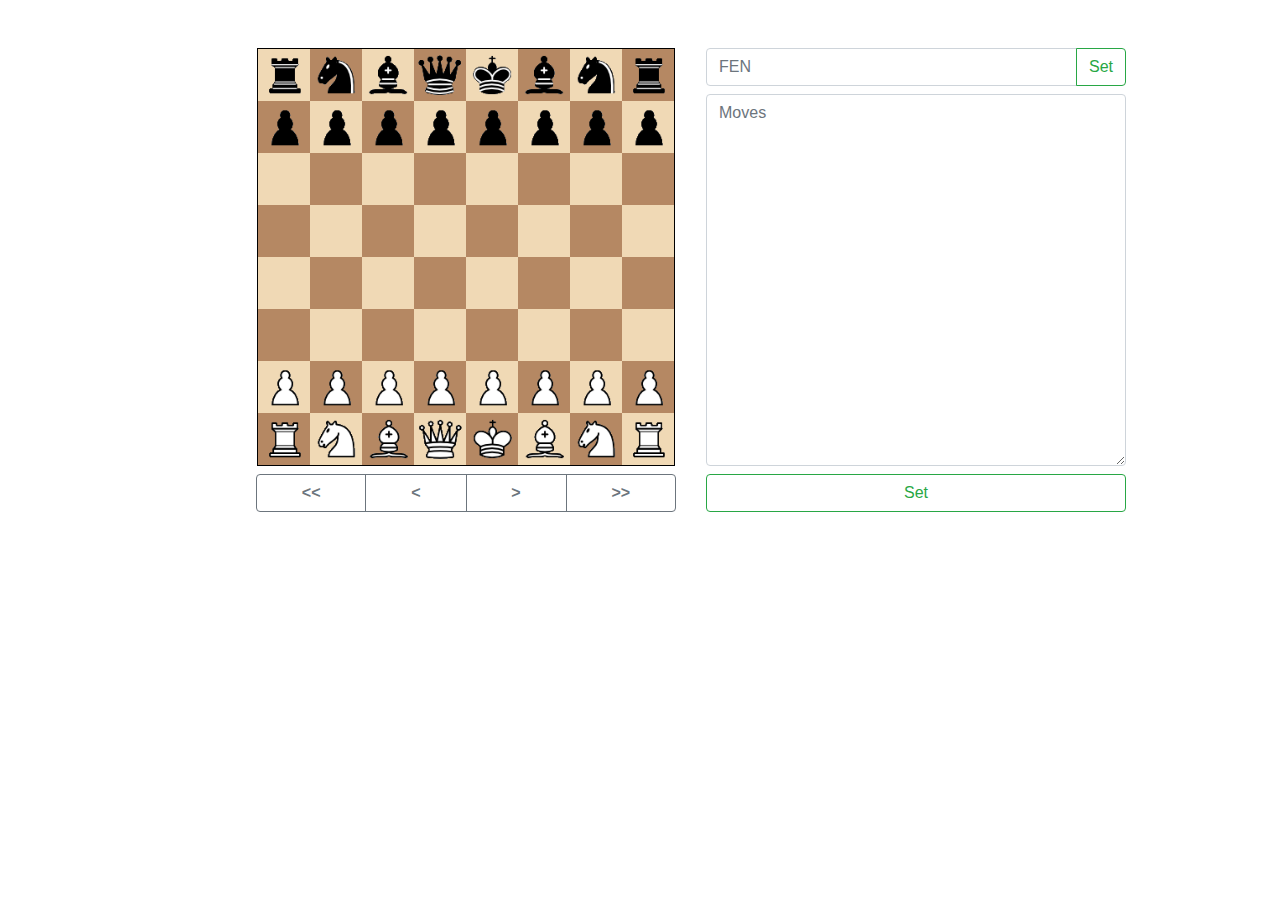
==== ui.html @ 49d14a51 "Add files via upload" ====
<html>
  <head>
    <title>Chess board</title>
    
    <!-- Bootstrap -->
    <link rel="stylesheet" href="https://stackpath.bootstrapcdn.com/bootstrap/4.5.2/css/bootstrap.min.css">
    
  </head>
  <body>
    <div class="row mt-5" style="position: absolute; left: 20%;">
      <div align="center">
        <!-- Chess board view -->
        <div id="chessboard"></div>
        
        <!-- Controls -->
        <div class="btn-group col mt-2 mb-2" style="width: 450px;">
          <button class="btn btn-outline-secondary" onclick="board.first_move()"><strong><<</strong></button>
          <button class="btn btn-outline-secondary" onclick="board.undo_move()"><strong><</strong></button>
          <button class="btn btn-outline-secondary" onclick="board.redo_move()"><strong>></strong></button>
          <button class="btn btn-outline-secondary" onclick="board.last_move()"><strong>>></strong></button>
        </div>
        
      </div>

      <div class="col" >
        <!-- FEN -->
        <div class="input-group" style="width: 420px;">
          <input id="fen" type="text" class="form-control" placeholder="FEN" >
          <div class="input-group-append">
            <button onclick="board.set_fen(document.getElementById('fen').value)" class="btn btn-outline-success">Set</button>
          </div>
        </div>
        
        <!-- MOVES -->
        <textarea id="moves" name="text" class="form-control mt-2" placeholder="Moves" style="width: 420px; height: 372px;"></textarea>
        <button onclick="board.read_moves(document.getElementById('moves').value)" class="col btn btn-outline-success mt-2">Set</button>
      </div>

    </div>

    <!-- Chess board script -->
    <script src="chessboard.js"></script>
    
    <script>
      // create engine instance
      var board = new Board();
      //var board = new Board(400, '#eee', '#aaa', '#444');
      //board.tests();
      //board.print_board();
      //board.set_fen('r3k2r/p1ppqpb1/bn2pnp1/3PN3/1p2P3/2N2Q1p/PPPBBPPP/R3K2R w KQkq - 0 1 ');

    </script>
  </body>
</html>
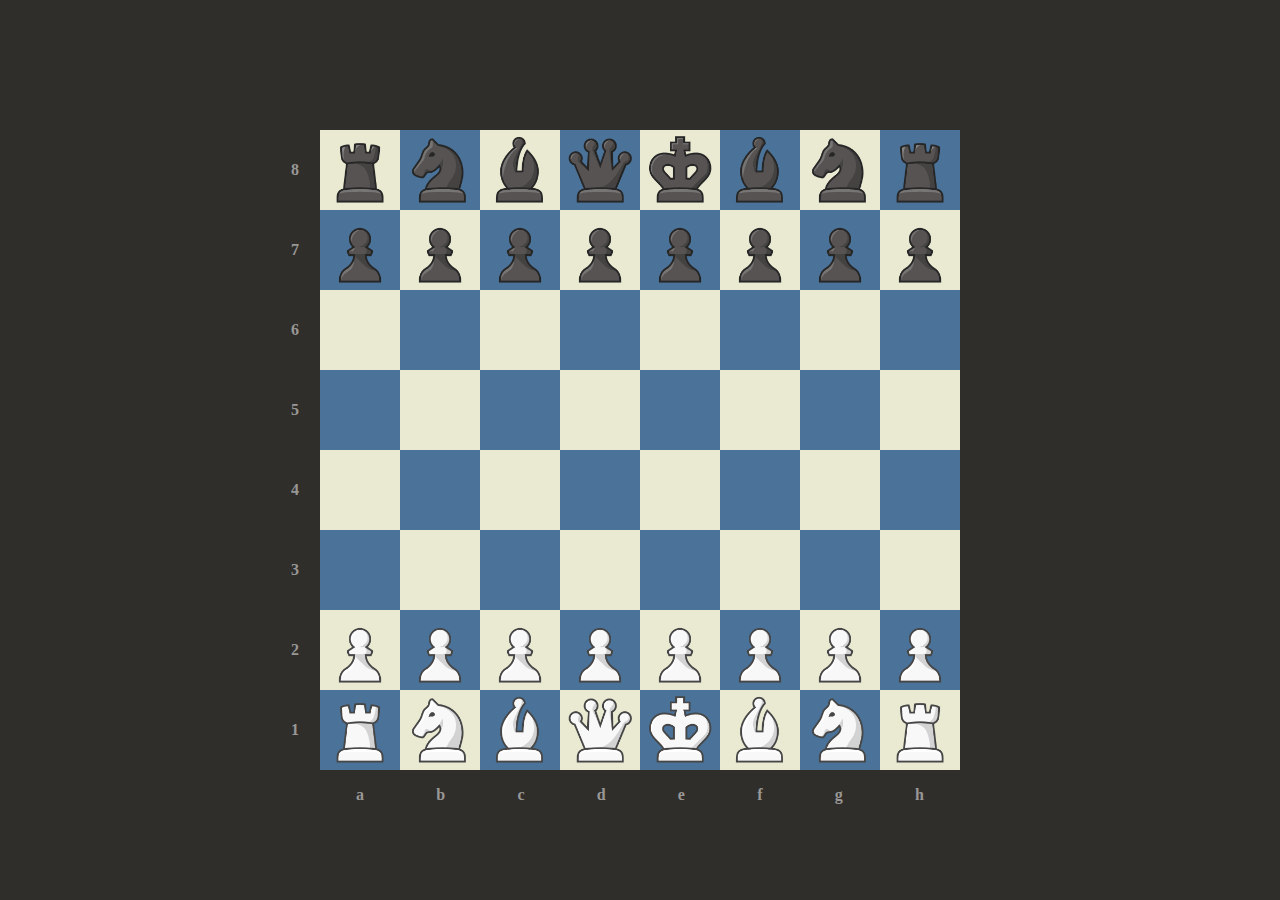
==== commit 231dc512: "Add files via upload" ====
--- a/ui.html
+++ b/ui.html
@@ -1,54 +1,17 @@
-<html>
-  <head>
-    <title>Chess board</title>
-    
-    <!-- Bootstrap -->
-    <link rel="stylesheet" href="https://stackpath.bootstrapcdn.com/bootstrap/4.5.2/css/bootstrap.min.css">
-    
-  </head>
-  <body>
-    <div class="row mt-5" style="position: absolute; left: 20%;">
-      <div align="center">
-        <!-- Chess board view -->
-        <div id="chessboard"></div>
-        
-        <!-- Controls -->
-        <div class="btn-group col mt-2 mb-2" style="width: 450px;">
-          <button class="btn btn-outline-secondary" onclick="board.first_move()"><strong><<</strong></button>
-          <button class="btn btn-outline-secondary" onclick="board.undo_move()"><strong><</strong></button>
-          <button class="btn btn-outline-secondary" onclick="board.redo_move()"><strong>></strong></button>
-          <button class="btn btn-outline-secondary" onclick="board.last_move()"><strong>>></strong></button>
-        </div>
-        
-      </div>
-
-      <div class="col" >
-        <!-- FEN -->
-        <div class="input-group" style="width: 420px;">
-          <input id="fen" type="text" class="form-control" placeholder="FEN" >
-          <div class="input-group-append">
-            <button onclick="board.set_fen(document.getElementById('fen').value)" class="btn btn-outline-success">Set</button>
-          </div>
-        </div>
-        
-        <!-- MOVES -->
-        <textarea id="moves" name="text" class="form-control mt-2" placeholder="Moves" style="width: 420px; height: 372px;"></textarea>
-        <button onclick="board.read_moves(document.getElementById('moves').value)" class="col btn btn-outline-success mt-2">Set</button>
-      </div>
-
-    </div>
-
-    <!-- Chess board script -->
-    <script src="chessboard.js"></script>
-    
-    <script>
-      // create engine instance
-      var board = new Board();
-      //var board = new Board(400, '#eee', '#aaa', '#444');
-      //board.tests();
-      //board.print_board();
-      //board.set_fen('r3k2r/p1ppqpb1/bn2pnp1/3PN3/1p2P3/2N2Q1p/PPPBBPPP/R3K2R w KQkq - 0 1 ');
-
-    </script>
-  </body>
+<!DOCTYPE html>
+<html lang="en">
+<head>
+    <meta charset="UTF-8">
+    <meta http-equiv="X-UA-Compatible" content="IE-edge">
+    <meta name="viewport" content="width=device-width, initial-scale=1.0">
+  <link rel="stylesheet" href="style.css">
+    <title>Chessboard</title>
+</head>
+<body>
+  <div class="board">
+    <u1 class="numbers"></u1>
+    <u1 class="letters"></u1>
+  </div>
+  <script src="app.js"></script>
+</body>
 </html>--- a/style.css
+++ b/style.css
@@ -0,0 +1,67 @@
+body {
+    background-color: rgb(48,46,43); /* Remplacez 'your-color' par la couleur de fond souhaitée */
+    margin: 0;
+    padding: 0;
+    box-sizing: border-box;
+}
+
+
+.board
+{
+    display: grid;
+    grid-template-columns: repeat(8,80px);
+    position: absolute;
+    top :50%;
+    left: 50%;
+    transform: translate(-50%,-50%);
+    width: 640px;
+    height: 640px;
+}
+
+.square
+{
+    height: 80px;
+    width: 80px;
+}
+
+.white
+{
+    background: rgb(234,233,210); /* Remplacez cette couleur par la couleur de fond souhaitée */
+}
+
+.black
+{
+    background: rgb(75, 115, 153);
+}
+
+.numbers
+{
+    position: absolute;
+    display: flex;
+    flex-direction: column-reverse;
+    align-items: center;
+    justify-content: space-around;
+    height: 640px;
+    width: 50px;
+    left: -50px;
+    font-size: 1rem;
+    font-weight: bold;
+    list-style: none;
+    color: rgb(152,151,149);
+}
+
+.letters
+{
+    position: absolute;
+    display: flex;
+    align-items: center;
+    justify-content: space-around;
+    height: 50px;
+    width: 640px;
+    left: 0px;
+    bottom: -50px;
+    font-size: 1rem;
+    font-weight: bold;
+    list-style: none;
+    color: rgb(152,151,149);
+}